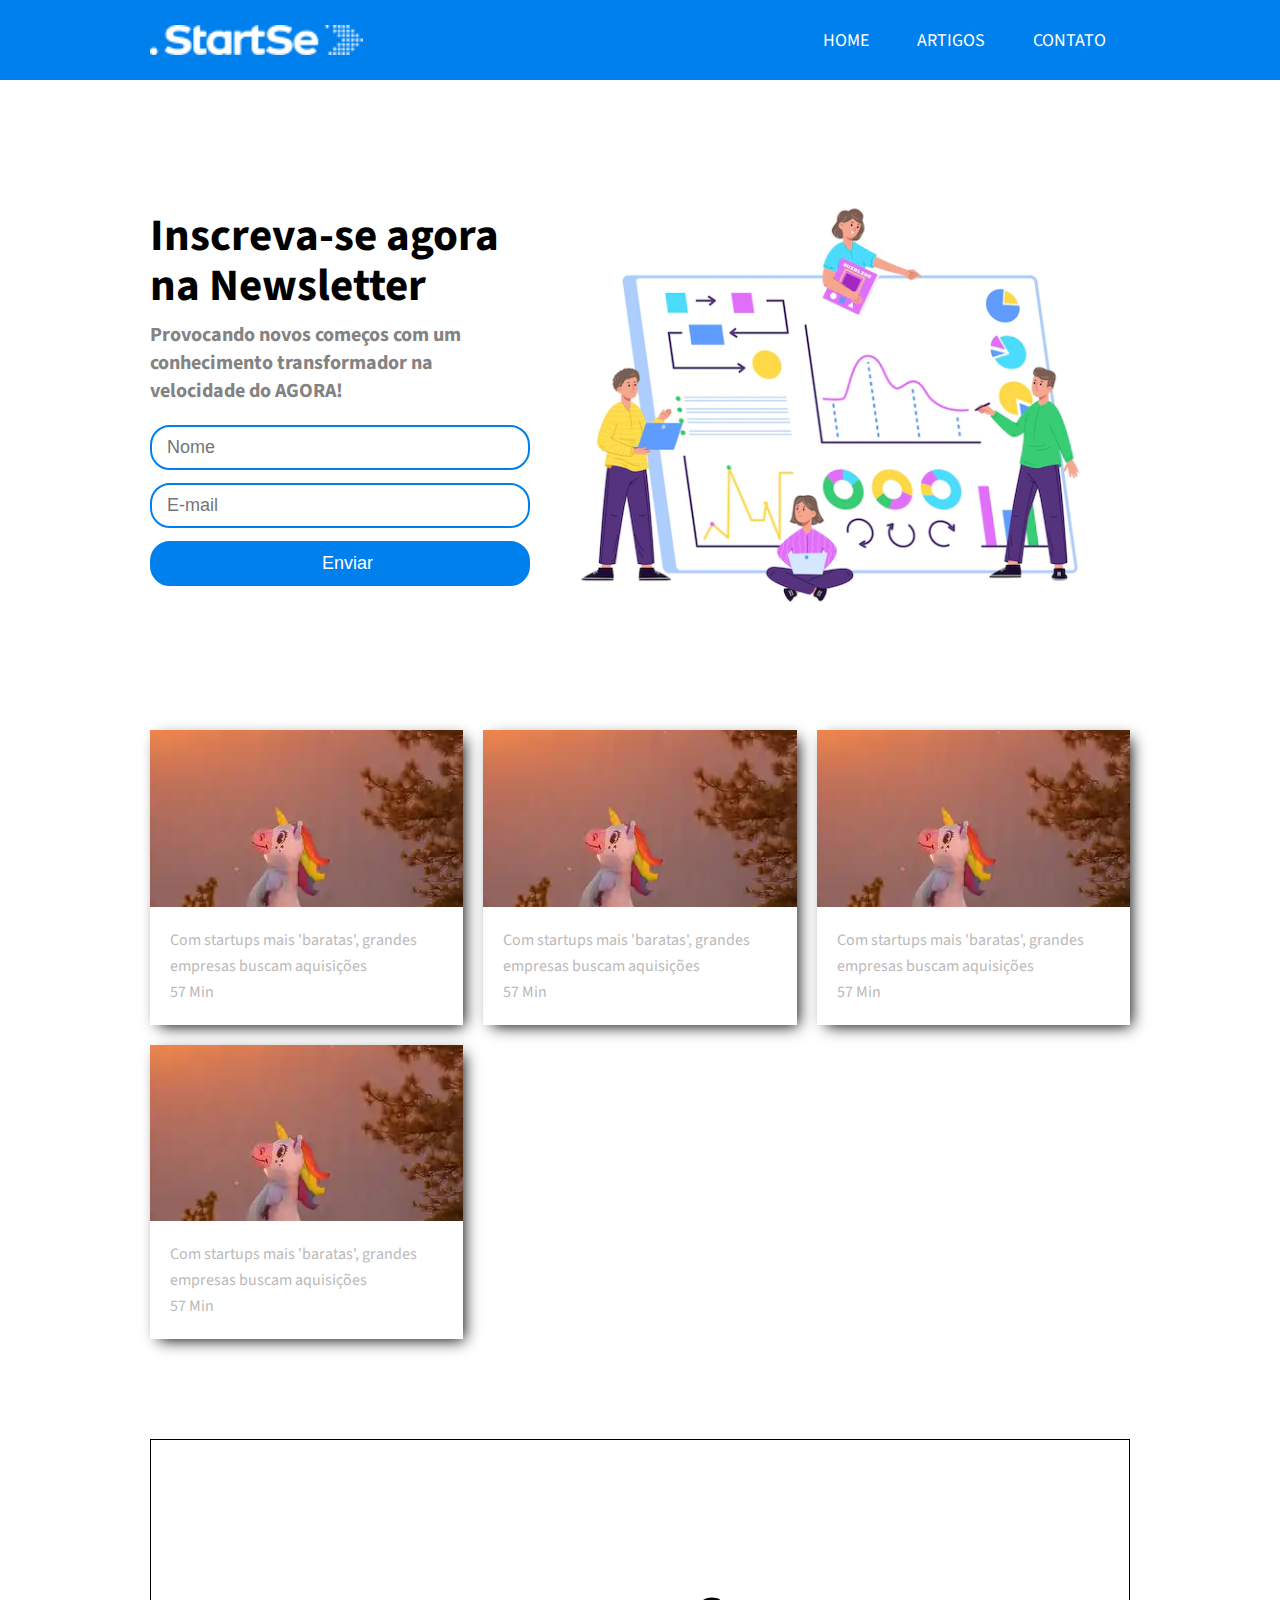
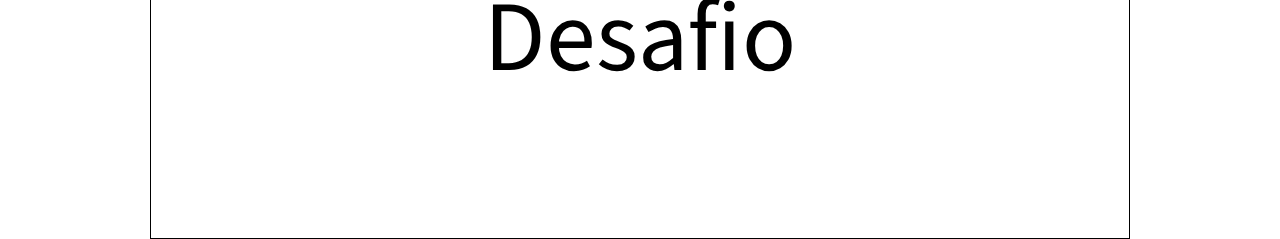
==== index.html @ 749a35c2 "first commit" ====
<!DOCTYPE html>
<html lang="pt-br">

<head>
    <meta charset="UTF-8">
    <meta http-equiv="X-UA-Compatible" content="IE=edge" />
    <meta name="viewport" content="width=device-width, initial-scale=1.0" />
    <title>StartSe</title>
    <link rel="icon" type="image/x-icon" href="images/favicon.ico" />
    <link rel="stylesheet" href="./css/style.css" />
    <link rel="stylesheet" href="./css/responsive.css" />
</head>

<body>
    <header>
        <div class="container">
            <img src="./images/image.png" alt="logo" />
            <div class="menu-section">
                <div class="container-menu">
                    <input type="checkbox" id="checkbox-menu" />
                    <label for="checkbox-menu">
                        <span></span>
                        <span></span>
                        <span></span>
                    </label>
                </div>
                <nav>
                    <ul>
                        <li><a href="#">Home</a></li>
                        <li><a href="#">Artigos</a></li>
                        <li><a href="#">Contato</a></li>
                    </ul>
                </nav>
            </div>
        </div>
    </header>
    <main>
        <div class="container-main">
            <div>
                <h2><span>Inscreva-se agora</span></h2>
                <h2>na Newsletter</h2>
                <h3>
                    Provocando novos começos com um conhecimento transformador na
                    velocidade do AGORA!
                </h3>
                <form>
                    <input type="text" placeholder="Nome" />
                    <input type="email" placeholder="E-mail" />
                    <input type="submit" value="Enviar" />
                </form>
            </div>
            <img src="./images/register.webp" alt="">
        </div>
    </main>
    <section class="cards">
        <div class="card">
            <div class="image">
                <img src="./images/unicornio.webp" />
            </div>

            <div class="content">
                <p class="title text--medium">
                    Com startups mais 'baratas', grandes empresas buscam aquisições
                </p>
                <div class="info">
                    <p class="text--medium">57 Min</p>
                </div>
            </div>
        </div>
        <div class="card">
            <div class="image">
                <img src="./images/unicornio.webp" />
            </div>

            <div class="content">
                <p class="title text--medium">
                    Com startups mais 'baratas', grandes empresas buscam aquisições
                </p>
                <div class="info">
                    <p class="text--medium">57 Min</p>
                </div>
            </div>
        </div>
        <div class="card">
            <div class="image">
                <img src="./images/unicornio.webp" />
            </div>

            <div class="content">
                <p class="title text--medium">
                    Com startups mais 'baratas', grandes empresas buscam aquisições
                </p>
                <div class="info">
                    <p class="text--medium">57 Min</p>
                </div>
            </div>
        </div>
        <div class="card">
            <div class="image">
                <img src="./images/unicornio.webp" />
            </div>

            <div class="content">
                <p class="title text--medium">
                    Com startups mais 'baratas', grandes empresas buscam aquisições
                </p>
                <div class="info">
                    <p class="text--medium">57 Min</p>
                </div>
            </div>
        </div>
    </section>
    <section id="form">
        <div class="desafio">Desafio</div>
    </section>
</body>

</html>
---- css/style.css ----
@import url('https://fonts.googleapis.com/css2?family=Source+Sans+Pro:ital,wght@0,300;0,400;0,700;1,400&display=swap');
*{
    /*Aqui a gente tira toda a estilização do html para fazer a nossa do zero*/
    box-sizing: border-box;
    margin: 0;
    padding: 0;
    outline: 0;
}

html,
body {
    height: 100vh;
    font-family: "Source Sans Pro", 'Open Sans';
    text-rendering: optimizeLegibility;
    -webkit-font-smoothing: antialiased;
} 

/* HEADER */

header {
    background-color: #0080ed;
}

header .container{
    display: flex;
    align-items: center;
    justify-content: space-between;
    max-width: 980px;
    height: 80px;
    margin: auto;
}

header nav ul{
    display: flex;
}

header nav ul li {
    list-style: none;
}

header nav ul li a {
    text-decoration: none;
    color: white;
    text-transform: uppercase;
    font-size: 18px;
    padding: 24px;
    transition: all 250ms linear 0s;
}

header nav ul li a:hover {
    background: rgba(255,255,255,0.15);
}

header .container img{
    height: 30px;
}

/* MAIN */
main {
    margin-bottom: 100px;
}

main .container-main{
    display: flex;
    align-items: center;
    justify-content: space-between;
    max-width: 980px;
    margin: 100px auto 0px auto;
}

h2{
    color: rgb(0,0,0);
    font-size: 45px;
    line-height: 50px;
    font-weight: bold;
}

h3{
    color: rgb(131,131,131);
    font-size: 20px;
    line-height: 28px;
    margin: 10px 0;
}

form {
    margin-top: 20px;
}

form input {
    width: 380px;
    padding-left: 15px;
    font-size: 18px;
    height: 45px;
    margin-bottom: 13px;
    border-radius: 20px;
    border: 2px solid #0080ed;
}
form [type="submit"] {
    background-color: #0080ed;
    color: white;
}
form [type="submit"]:hover {
    cursor: pointer;
}

main .container-main img{
    width: 600px;
}

/* CARDS */

.cards {
    width: 90%;
    max-width: 980px;
    margin: auto;
    display: grid;
    grid-template-columns: repeat(auto-fit, minmax(250px, 1fr));
    grid-gap: 20px;
}

.text--medium{
    font-size: 16px;
    line-height: 26px;
    font-weight: 400;
    color: rgb(187,185,185);
}

.card{
    display: flex;
    flex-direction: column;
    cursor: pointer;
    box-shadow: 5px 5px 15px -4px #000000;
    transition: all 0.3s ease 0s;
}

.card:hover{
    transform: translateY(-7px);
}

.image {
    width: 100%;
    padding-top: 56.25%;
    overflow: hidden;
    position: relative;
}

.image img{
    position: absolute;
    border-radius: 10px;
    top: 50%;
    left: 50%;
    transform: translate(-50%, -50%);
}

.content {
    margin:20px;
}

.title{
    margin-bottom:0px;
}

.desafio {
    font-size: 100px;
    display: flex;
    justify-content: center;
    height:400px;
    align-items: center;
    border: 1px solid black;
    margin: 100px auto;
    max-width: 980px;
}
---- css/responsive.css ----
@media (max-width: 1000px){
    main .container-main div{
        margin: auto;
    }
    main .container-main img{
        display: none;
    }
    h2 {
        margin-left: 50px;
    }
    div h3 {
        margin-left: 50px;
    }
    form{
        display: flex;
        align-items: center;
        width: 100%;
        padding-top: 30px;
        text-align: center;
        flex-direction: column;
    }
    input {
        margin:12px;
    }
}

@media (min-height: 631px) {
    .container-menu{
        display: none;
    }
}
@media (max-width: 1000px) {
    .container {
        padding: 0px 20px;
    }
}
@media (max-width: 630px) {
    nav {
        display: none;
    }
    main .container-menu img{
        display: none;
    }
    .container-menu{
        height: 100%;
        display:flex;
        align-items: center;
        justify-content: center;
    }

    #checkbox-menu {
        position: absolute;
        opacity: 0;
    }

    label{
        cursor: pointer;
        position: relative;
        display: block;
        height: 22px;
        width: 30px;
    }

    label span{
        position: absolute;
        display: block;
        height: 5px;
        width: 100%;
        background: white;
        border-radius: 30px;
        transition: 0.25s ease-in-out;
    }

    label span:nth-child(1){
        top: 0;
    }
    label span:nth-child(2){
        top: 8px;
    }
    label span:nth-child(3){
        top: 16px;
    }

    #checkbox-menu:checked + label span:nth-child(1){
        transform: rotate(-45deg);
        top: 8px
    }
    #checkbox-menu:checked + label span:nth-child(2){
        opacity: 0;
    }
    #checkbox-menu:checked + label span:nth-child(3){
        transform: rotate(45deg);
        top: 8px
    }

  
}
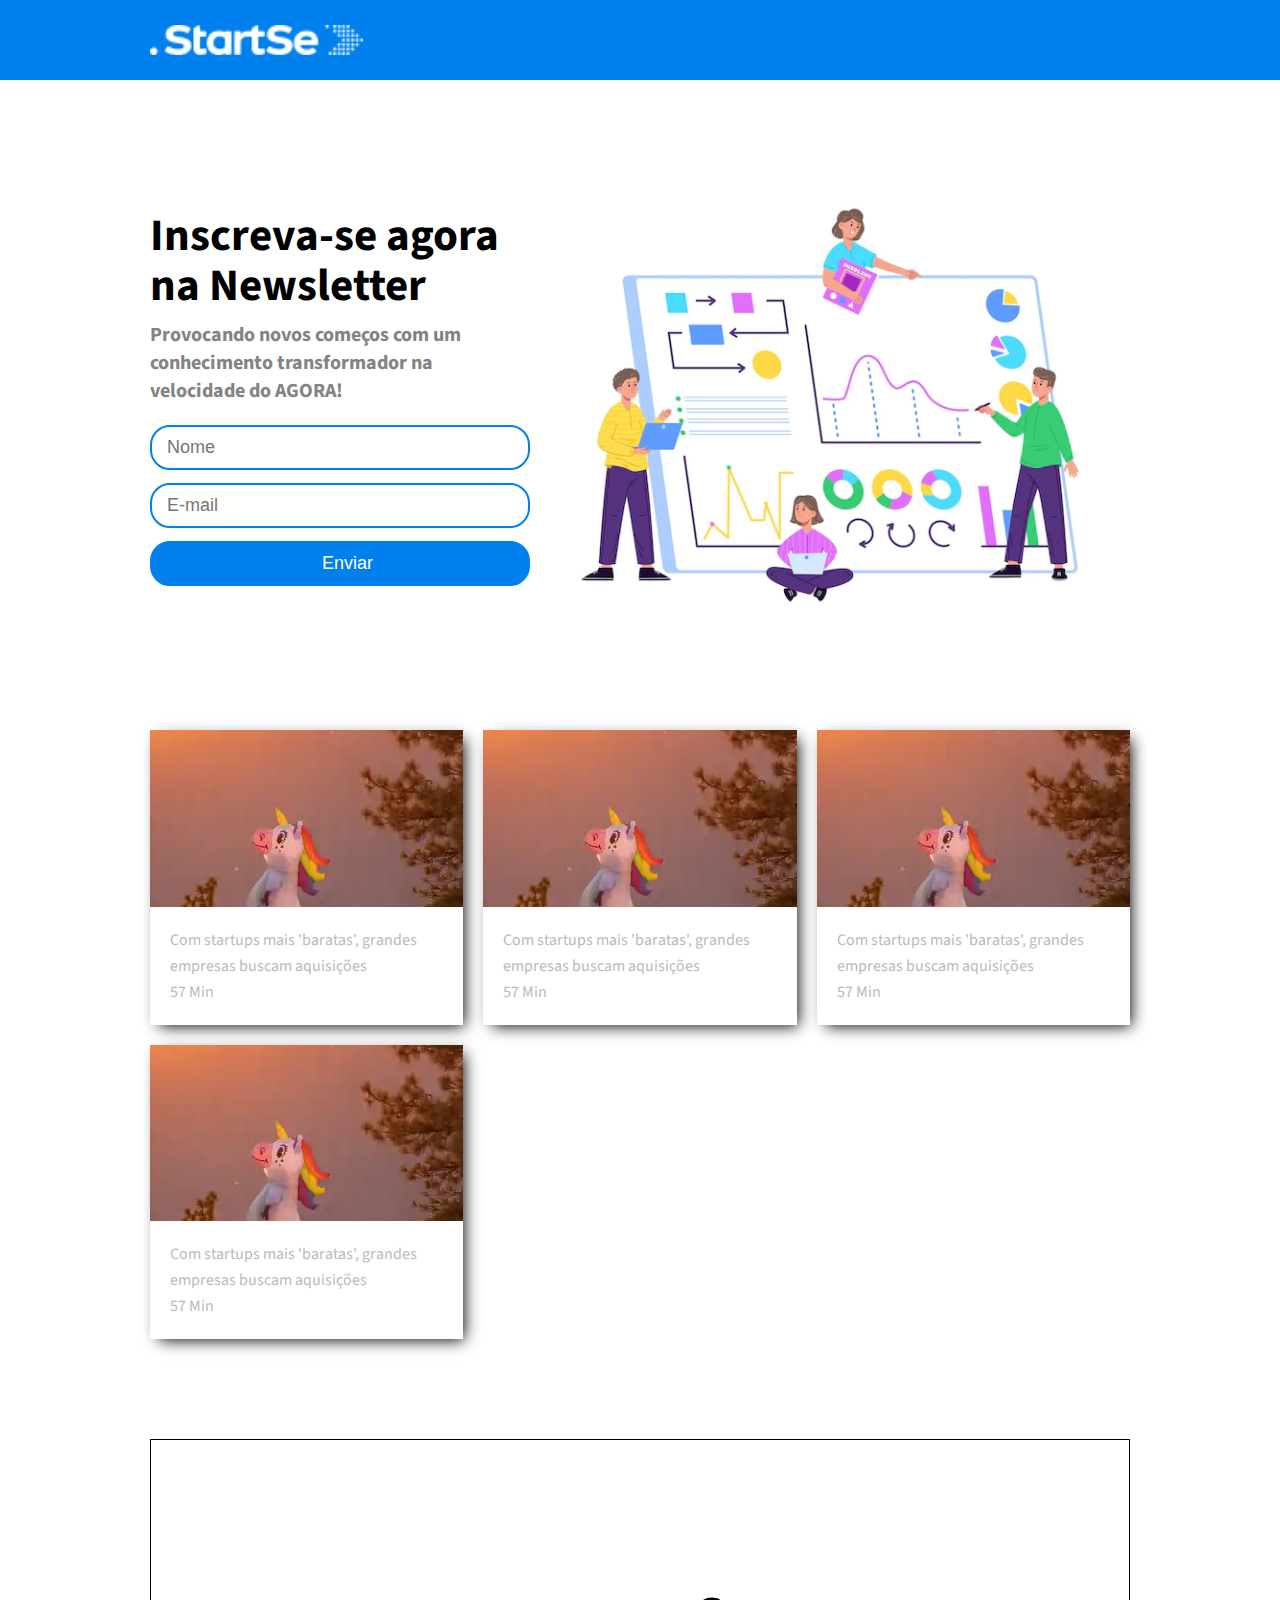
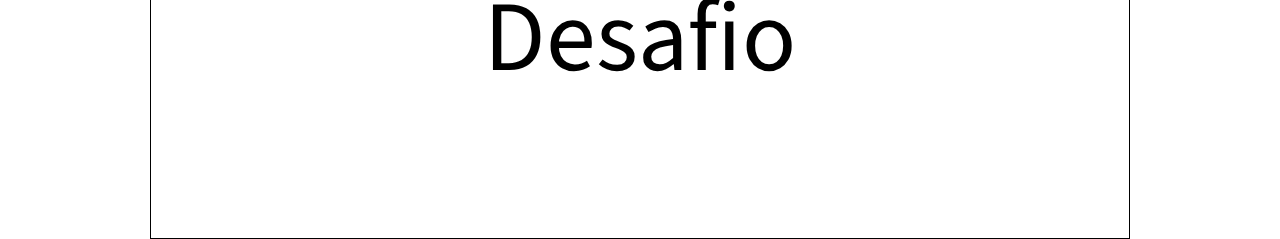
==== commit 937a9c01: "header structure update" ====
--- a/index.html
+++ b/index.html
@@ -18,19 +18,19 @@
             <div class="menu-section">
                 <div class="container-menu">
                     <input type="checkbox" id="checkbox-menu" />
-                    <label for="checkbox-menu">
+                    <label class="menu-button-container" for="checkbox-menu">
                         <span></span>
                         <span></span>
                         <span></span>
                     </label>
+                    <nav>
+                        <ul>
+                            <li><a href="#">Home</a></li>
+                            <li><a href="#">Artigos</a></li>
+                            <li><a href="#">Contato</a></li>
+                        </ul>
+                    </nav>
                 </div>
-                <nav>
-                    <ul>
-                        <li><a href="#">Home</a></li>
-                        <li><a href="#">Artigos</a></li>
-                        <li><a href="#">Contato</a></li>
-                    </ul>
-                </nav>
             </div>
         </div>
     </header>
--- a/css/style.css
+++ b/css/style.css
@@ -16,7 +16,6 @@
 } 
 
 /* HEADER */
-
 header {
     background-color: #0080ed;
 }
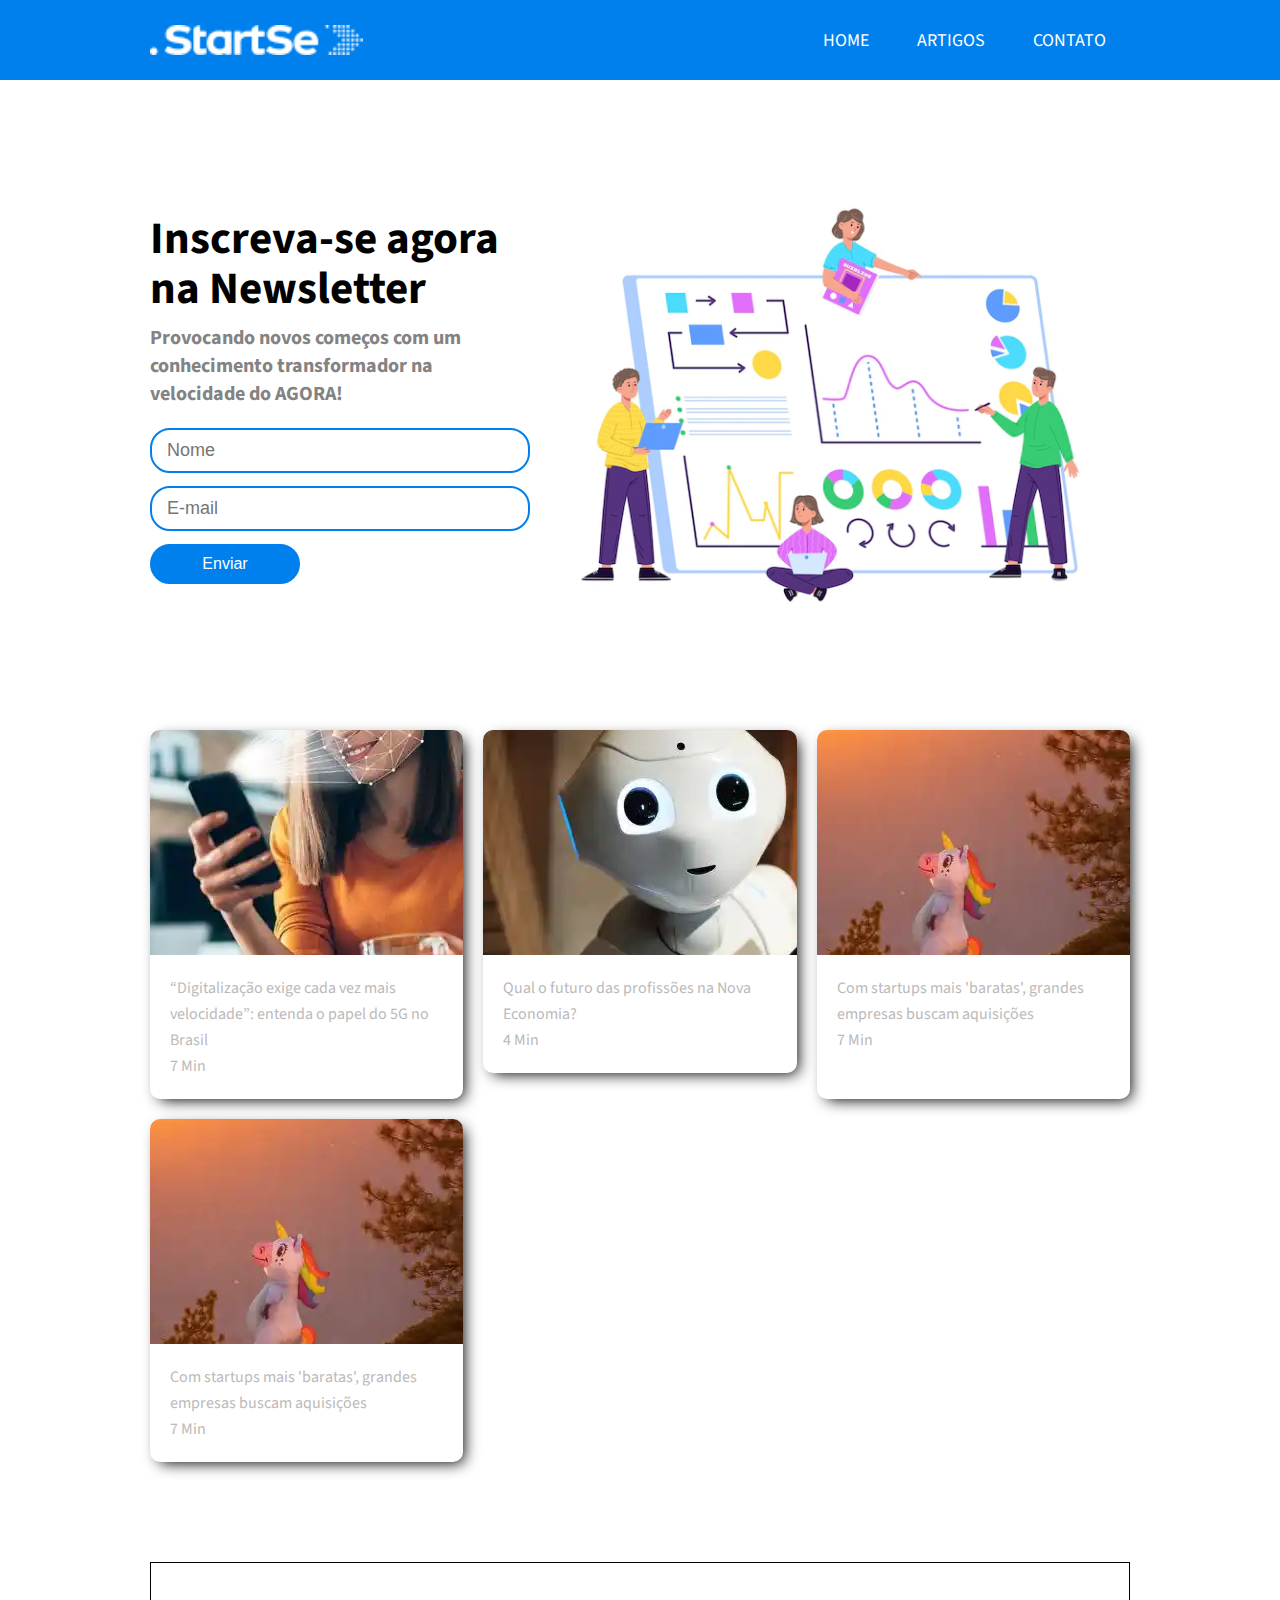
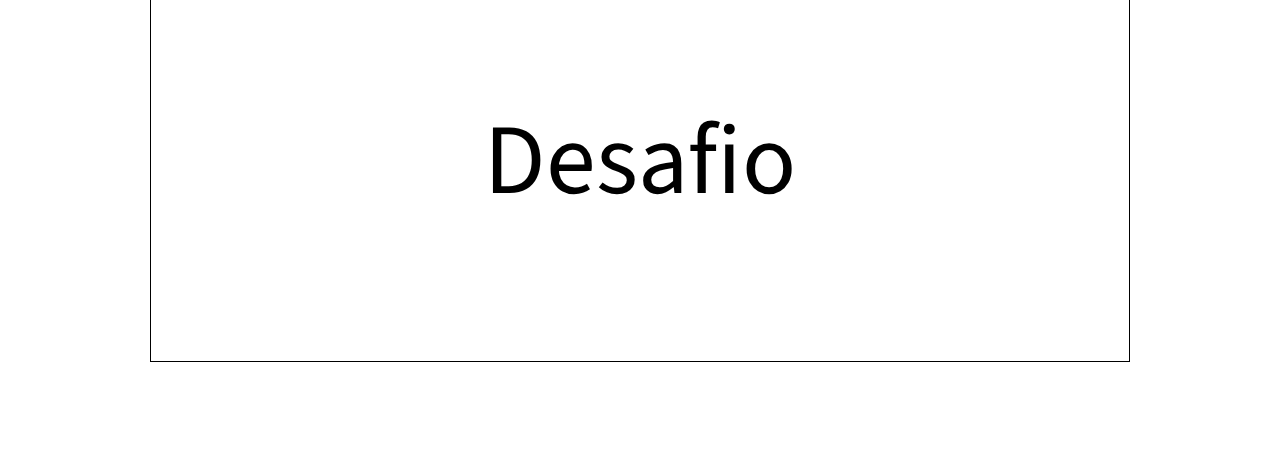
==== commit fa882866: "Commitão - implementa página de artigos e adiciona link a alguns cards e menus; ancoragem na página " ====
--- a/index.html
+++ b/index.html
@@ -24,17 +24,17 @@
                         <span></span>
                     </label>
                     <nav>
-                        <ul>
-                            <li><a href="#">Home</a></li>
-                            <li><a href="#">Artigos</a></li>
-                            <li><a href="#">Contato</a></li>
+                        <ul class="menu">
+                            <li><a href="#home">Home</a></li>
+                            <li><a href="#artigos">Artigos</a></li>
+                            <li><a href="#form">Contato</a></li>
                         </ul>
                     </nav>
                 </div>
             </div>
         </div>
     </header>
-    <main>
+    <main id="home">
         <div class="container-main">
             <div>
                 <h2><span>Inscreva-se agora</span></h2>
@@ -52,7 +52,41 @@
             <img src="./images/register.webp" alt="">
         </div>
     </main>
-    <section class="cards">
+    <section id="artigos" class="cards">
+        <a href="https://www.startse.com/artigos/entenda-o-papel-do-5g-no-brasil/">
+            <!--Esse primeiro card traz um redirecionamento para uma página externa-->
+            <div class="card">
+                <div class="image">
+                    <img src="./images/digital.webp"/>
+                </div>
+
+                <div class="content">
+                    <p class="title text--medium">
+                        “Digitalização exige cada vez mais velocidade”: entenda o papel do 5G no Brasil
+                    </p>
+                    <div class="info">
+                        <p class="text--medium">7 Min</p>
+                    </div>
+                </div>
+            </div>
+        </a>
+        <a href="./artigos/futuro/futuro.html">
+            <!--A gente abriu essa tag a e envolvei toda a div para fazer com que o card inteiro seja clicável para o redirecionamento para a página do artigo :)-->
+            <div class="card">
+                <div class="image">
+                    <img src="./images/robo_unsplash.webp" />
+                </div>
+
+                <div class="content">
+                    <p class="title text--medium">
+                        Qual o futuro das profissões na Nova Economia?
+                    </p>
+                    <div class="info">
+                        <p class="text--medium">4 Min</p>
+                    </div>
+                </div>
+            </div>
+        </a>
         <div class="card">
             <div class="image">
                 <img src="./images/unicornio.webp" />
@@ -63,7 +97,7 @@
                     Com startups mais 'baratas', grandes empresas buscam aquisições
                 </p>
                 <div class="info">
-                    <p class="text--medium">57 Min</p>
+                    <p class="text--medium">7 Min</p>
                 </div>
             </div>
         </div>
@@ -77,35 +111,7 @@
                     Com startups mais 'baratas', grandes empresas buscam aquisições
                 </p>
                 <div class="info">
-                    <p class="text--medium">57 Min</p>
-                </div>
-            </div>
-        </div>
-        <div class="card">
-            <div class="image">
-                <img src="./images/unicornio.webp" />
-            </div>
-
-            <div class="content">
-                <p class="title text--medium">
-                    Com startups mais 'baratas', grandes empresas buscam aquisições
-                </p>
-                <div class="info">
-                    <p class="text--medium">57 Min</p>
-                </div>
-            </div>
-        </div>
-        <div class="card">
-            <div class="image">
-                <img src="./images/unicornio.webp" />
-            </div>
-
-            <div class="content">
-                <p class="title text--medium">
-                    Com startups mais 'baratas', grandes empresas buscam aquisições
-                </p>
-                <div class="info">
-                    <p class="text--medium">57 Min</p>
+                    <p class="text--medium">7 Min</p>
                 </div>
             </div>
         </div>
--- a/css/style.css
+++ b/css/style.css
@@ -9,7 +9,6 @@
 
 html,
 body {
-    height: 100vh;
     font-family: "Source Sans Pro", 'Open Sans';
     text-rendering: optimizeLegibility;
     -webkit-font-smoothing: antialiased;
@@ -52,6 +51,10 @@
 
 header .container img{
     height: 30px;
+}
+
+#checkbox-menu{
+    display: none;
 }
 
 /* MAIN */
@@ -97,9 +100,15 @@
 form [type="submit"] {
     background-color: #0080ed;
     color: white;
+    width: 150px;
+    padding-left: 0px;
+    font-size: 16px;
+    height: 40px;
 }
 form [type="submit"]:hover {
     cursor: pointer;
+    background-color: rgba(0,128,237,0.75);
+    transform: translateY(-2px);
 }
 
 main .container-main img{
@@ -107,6 +116,10 @@
 }
 
 /* CARDS */
+
+a {
+    text-decoration: none;
+}
 
 .cards {
     width: 90%;
@@ -130,6 +143,7 @@
     cursor: pointer;
     box-shadow: 5px 5px 15px -4px #000000;
     transition: all 0.3s ease 0s;
+    border-radius: 10px;
 }
 
 .card:hover{
@@ -141,6 +155,8 @@
     padding-top: 56.25%;
     overflow: hidden;
     position: relative;
+    border-radius: 10px 10px 0 0;
+    height: 225px;
 }
 
 .image img{
--- a/css/responsive.css
+++ b/css/responsive.css
@@ -24,33 +24,54 @@
     }
 }
 
-@media (min-height: 631px) {
-    .container-menu{
-        display: none;
-    }
-}
 @media (max-width: 1000px) {
     .container {
         padding: 0px 20px;
     }
 }
 @media (max-width: 630px) {
-    nav {
-        display: none;
+
+    .menu-button-container{
+        display: flex;
     }
+
+    .menu {
+        position:absolute;
+        margin-top: 30px;
+        flex-direction: column;
+        width: 100vw;
+        justify-content: center;
+        align-items: center;
+        left: 100%;
+        transform: translateX(100vw);
+        /*Esse vw acima é viewport. Refere-se à largura da view port*/
+        transition: 0.5s ease transform;
+    }
+
+    .menu>li {
+        display: flex;
+        justify-content: center;
+        margin: 0;
+        padding: 0px;
+        width: 100%;
+        color: white;
+        background-color: #0080ed;
+        border-radius: 5px;
+    }
+
+    .menu>li:not(:last-child){
+        border-bottom: 1px solid white;
+        /*Aqui a gente colocou uma bordinha branca inferior nos lis da ul 'menu', com exceção da última li, pois abaixo dela já vem o conteúdo da página*/
+    }
+
+    .menu li a {
+        flex: 1;
+        text-align: center;
+        /*Pra conseguirmos clicar em qualquer lugar da área do botão quando estiver no formato mobile*/
+    }
+
     main .container-menu img{
         display: none;
-    }
-    .container-menu{
-        height: 100%;
-        display:flex;
-        align-items: center;
-        justify-content: center;
-    }
-
-    #checkbox-menu {
-        position: absolute;
-        opacity: 0;
     }
 
     label{
@@ -93,5 +114,15 @@
         top: 8px
     }
 
+    nav.menu {
+        width: 100%;
+    }
+
+    #checkbox-menu:checked~nav .menu {
+        /*QUando clicar na checkbox eu quero que altere meu nav .menu*/
+        transform: translateX(-100vw);
+        transition: 0.5s ease transform;
+    }
+
   
 }